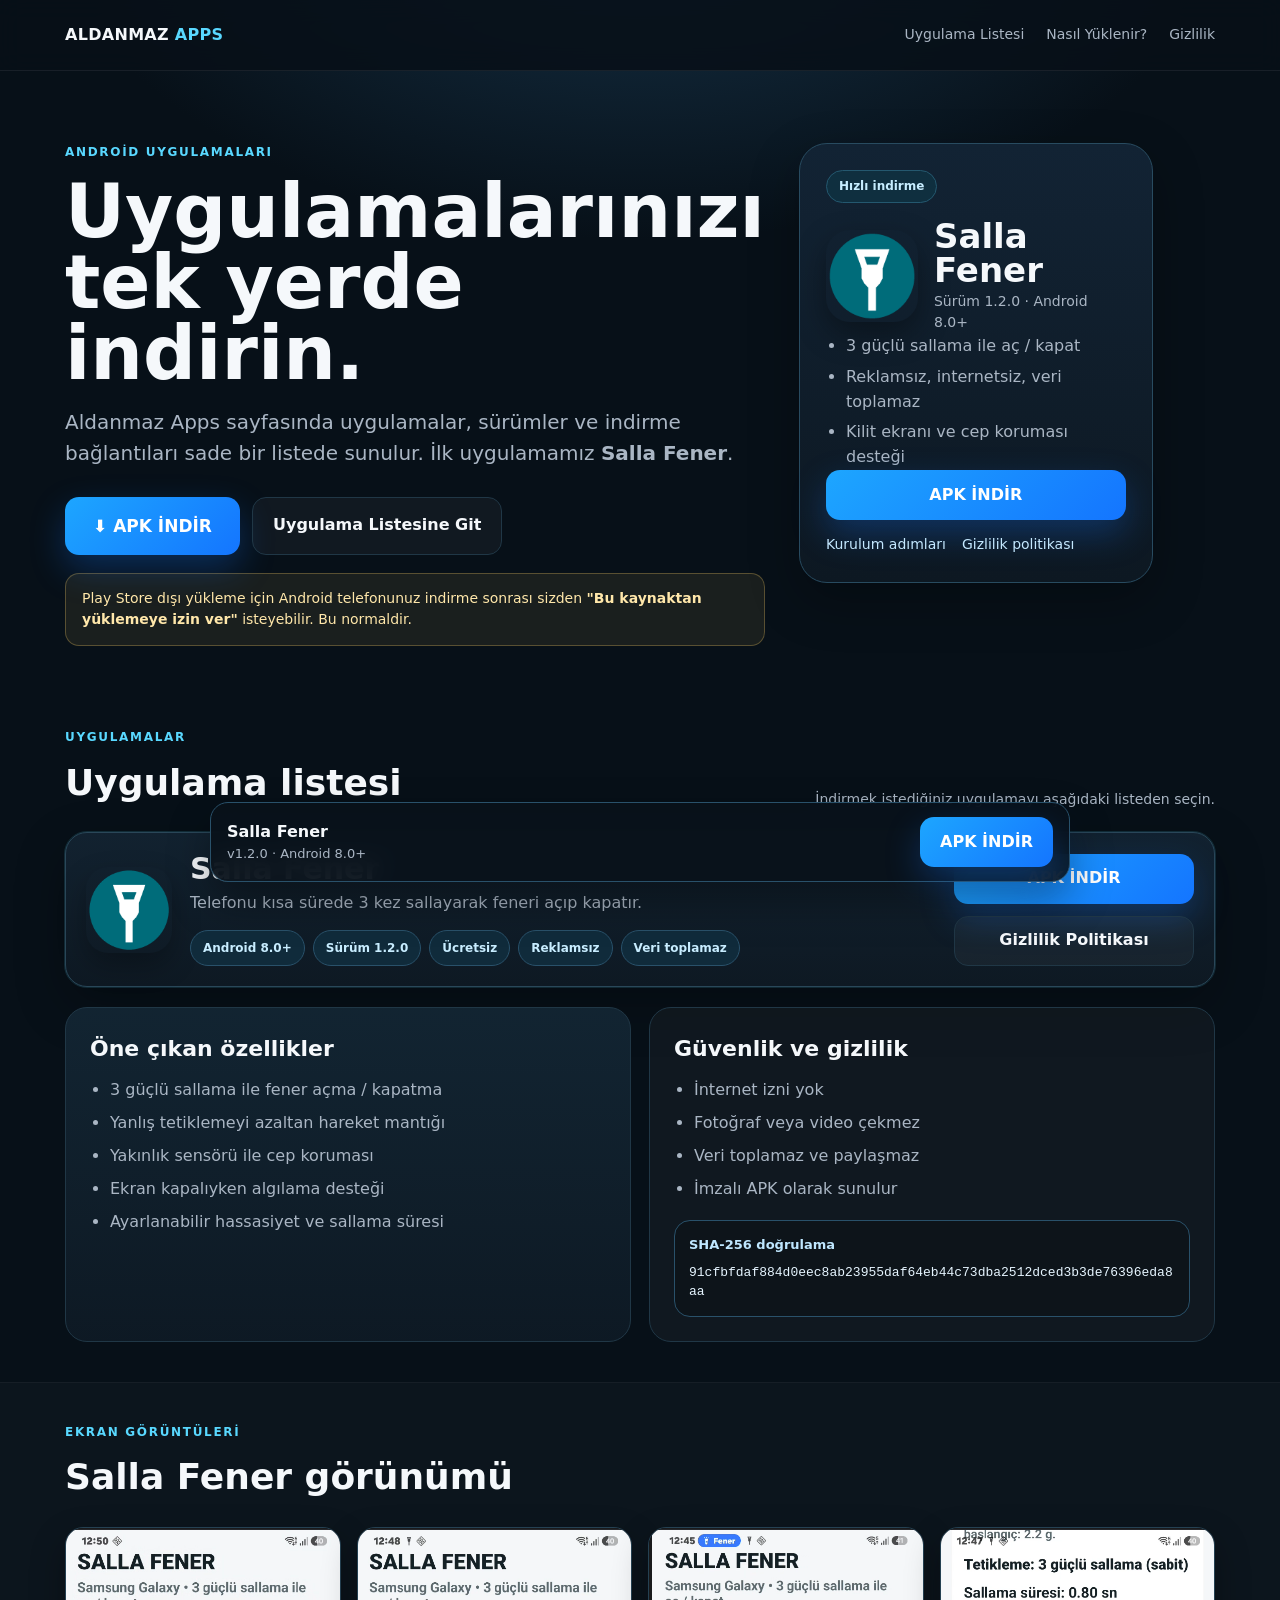
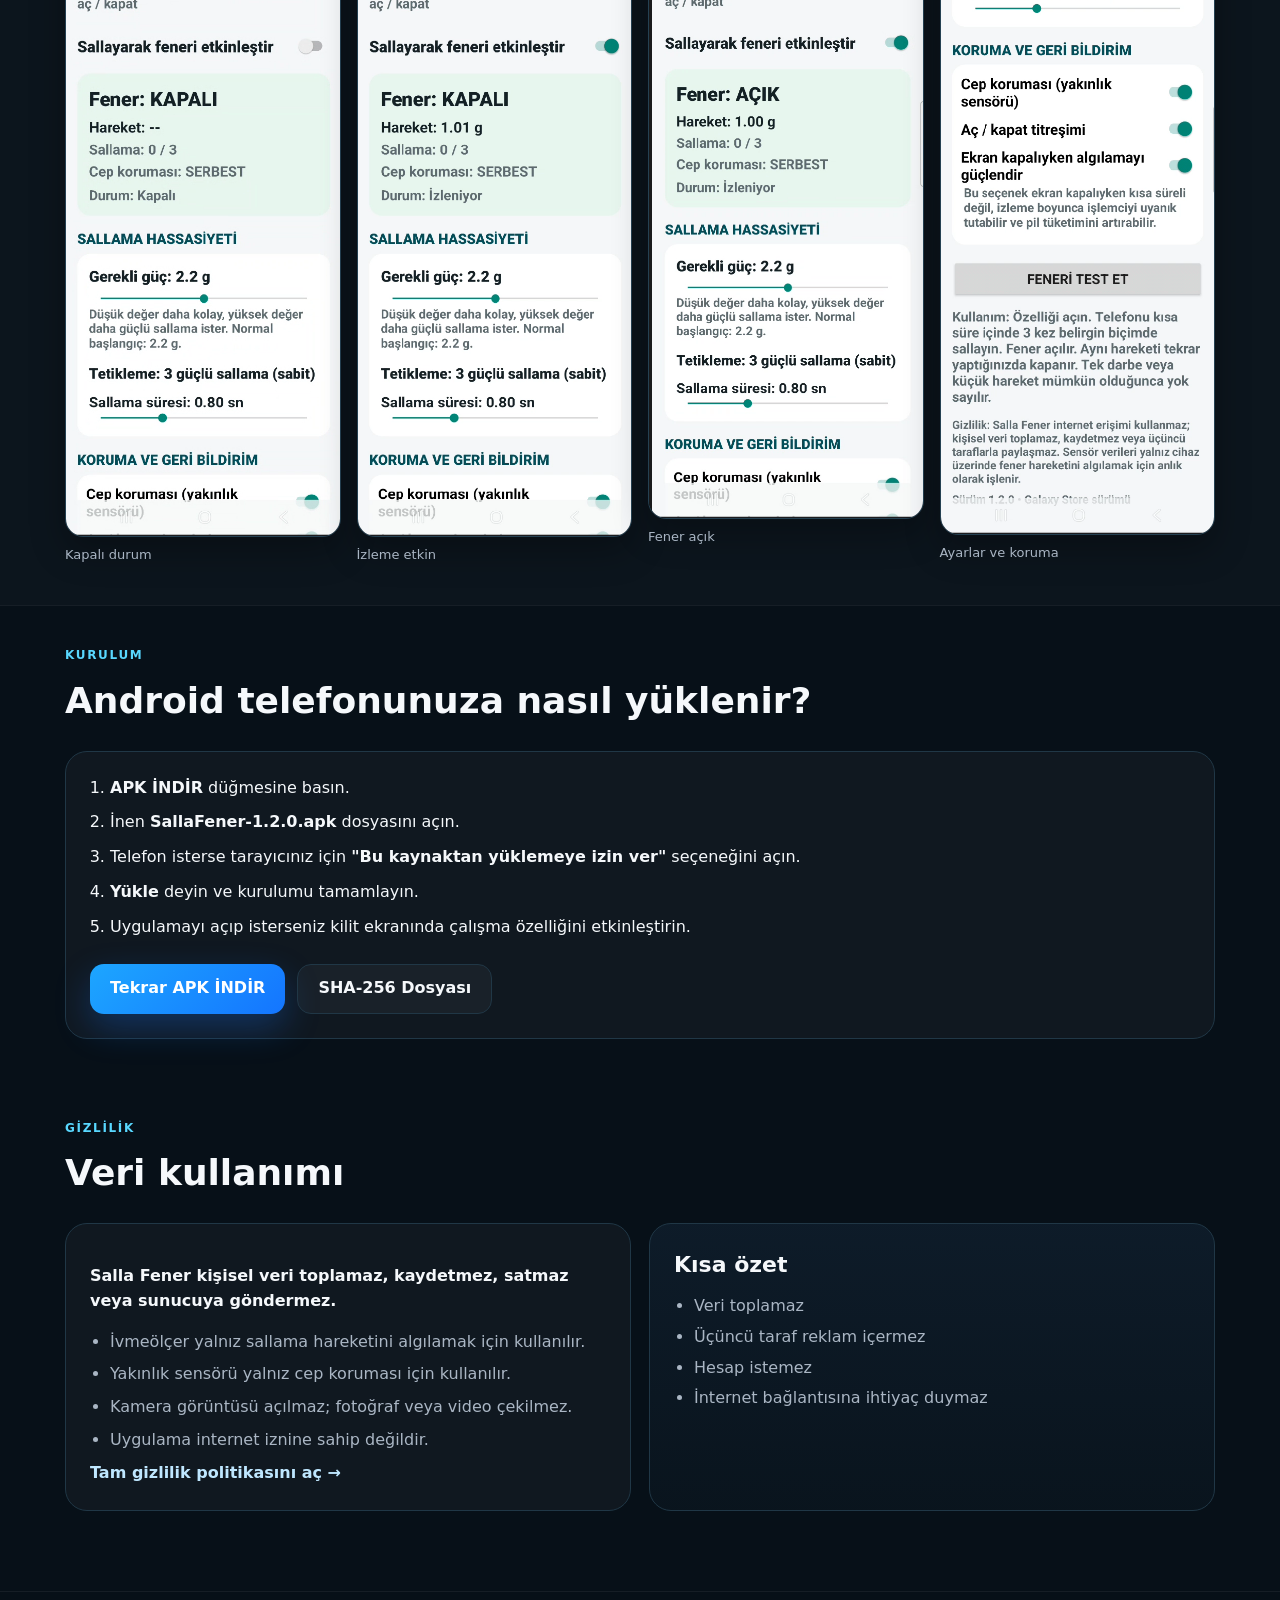
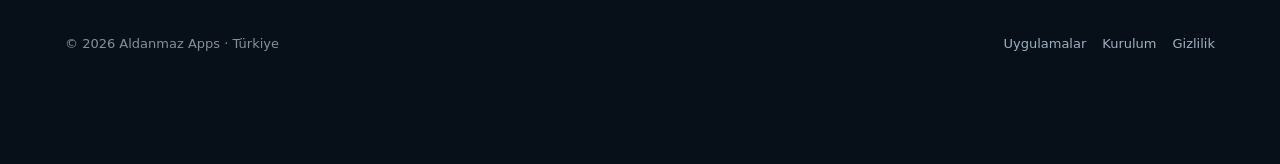
==== index.html @ d957a2ec "Add files via upload" ====
<!doctype html>
<html lang="tr">
<head>
  <meta charset="utf-8">
  <meta name="viewport" content="width=device-width,initial-scale=1">
  <meta name="description" content="Aldanmaz Apps - Android uygulamaları. Salla Fener: 3 güçlü sallama ile feneri açıp kapat.">
  <title>Aldanmaz Apps</title>
  <link rel="icon" href="icon.png">
  <link rel="stylesheet" href="styles.css">
</head>
<body>
<header class="topbar">
  <div class="wrap nav">
    <a class="brand" href="#ust">ALDANMAZ <span>APPS</span></a>
    <nav class="links">
      <a href="#uygulama-listesi">Uygulama Listesi</a>
      <a href="#kurulum">Nasıl Yüklenir?</a>
      <a href="#gizlilik">Gizlilik</a>
    </nav>
  </div>
</header>

<main id="ust">
  <section class="hero">
    <div class="wrap hero-grid">
      <div>
        <div class="eyebrow">Android uygulamaları</div>
        <h1>Uygulamalarınızı <br>tek yerde indirin.</h1>
        <p>Aldanmaz Apps sayfasında uygulamalar, sürümler ve indirme bağlantıları sade bir listede sunulur. İlk uygulamamız <strong>Salla Fener</strong>.</p>
        <div class="actions">
          <a class="btn primary big" href="SallaFener-1.2.0.apk" download>⬇ APK İNDİR</a>
          <a class="btn secondary" href="#uygulama-listesi">Uygulama Listesine Git</a>
        </div>
        <div class="hero-note">Play Store dışı yükleme için Android telefonunuz indirme sonrası sizden <strong>"Bu kaynaktan yüklemeye izin ver"</strong> isteyebilir. Bu normaldir.</div>
      </div>

      <aside class="download-panel">
        <div class="panel-label">Hızlı indirme</div>
        <div class="panel-app">
          <img class="app-icon" src="icon.png" alt="Salla Fener ikonu">
          <div>
            <h2>Salla Fener</h2>
            <div class="meta">Sürüm 1.2.0 · Android 8.0+</div>
          </div>
        </div>
        <ul class="bullet-list compact">
          <li>3 güçlü sallama ile aç / kapat</li>
          <li>Reklamsız, internetsiz, veri toplamaz</li>
          <li>Kilit ekranı ve cep koruması desteği</li>
        </ul>
        <a class="btn primary full" href="SallaFener-1.2.0.apk" download>APK İNDİR</a>
        <div class="mini-links">
          <a href="#kurulum">Kurulum adımları</a>
          <a href="gizlilik.html">Gizlilik politikası</a>
        </div>
      </aside>
    </div>
  </section>

  <section id="uygulama-listesi" class="section">
    <div class="wrap">
      <div class="section-head">
        <div>
          <div class="eyebrow">Uygulamalar</div>
          <h2>Uygulama listesi</h2>
        </div>
        <div class="section-note">İndirmek istediğiniz uygulamayı aşağıdaki listeden seçin.</div>
      </div>

      <div class="app-list">
        <article class="app-row featured">
          <div class="app-main">
            <img class="row-icon" src="icon.png" alt="Salla Fener">
            <div class="row-copy">
              <div class="row-title">Salla Fener</div>
              <div class="row-sub">Telefonu kısa sürede 3 kez sallayarak feneri açıp kapatır.</div>
              <div class="tags">
                <span>Android 8.0+</span>
                <span>Sürüm 1.2.0</span>
                <span>Ücretsiz</span>
                <span>Reklamsız</span>
                <span>Veri toplamaz</span>
              </div>
            </div>
          </div>
          <div class="app-side">
            <a class="btn primary full" href="SallaFener-1.2.0.apk" download>APK İNDİR</a>
            <a class="btn secondary full" href="gizlilik.html">Gizlilik Politikası</a>
          </div>
        </article>
      </div>

      <div class="info-grid">
        <div class="info-card strong">
          <h3>Öne çıkan özellikler</h3>
          <ul class="bullet-list">
            <li>3 güçlü sallama ile fener açma / kapatma</li>
            <li>Yanlış tetiklemeyi azaltan hareket mantığı</li>
            <li>Yakınlık sensörü ile cep koruması</li>
            <li>Ekran kapalıyken algılama desteği</li>
            <li>Ayarlanabilir hassasiyet ve sallama süresi</li>
          </ul>
        </div>
        <div class="info-card">
          <h3>Güvenlik ve gizlilik</h3>
          <ul class="bullet-list">
            <li>İnternet izni yok</li>
            <li>Fotoğraf veya video çekmez</li>
            <li>Veri toplamaz ve paylaşmaz</li>
            <li>İmzalı APK olarak sunulur</li>
          </ul>
          <div class="sha-box">
            <div class="sha-title">SHA-256 doğrulama</div>
            <code>91cfbfdaf884d0eec8ab23955daf64eb44c73dba2512dced3b3de76396eda8aa</code>
          </div>
        </div>
      </div>
    </div>
  </section>

  <section class="section alt">
    <div class="wrap">
      <div class="section-head">
        <div>
          <div class="eyebrow">Ekran görüntüleri</div>
          <h2>Salla Fener görünümü</h2>
        </div>
      </div>
      <div class="shots">
        <figure><img src="shot1.png" alt="Salla Fener kapalı ekranı"><figcaption>Kapalı durum</figcaption></figure>
        <figure><img src="shot2.png" alt="Salla Fener izleme ekranı"><figcaption>İzleme etkin</figcaption></figure>
        <figure><img src="shot3.png" alt="Salla Fener açık ekranı"><figcaption>Fener açık</figcaption></figure>
        <figure><img src="shot4.png" alt="Salla Fener ayarları"><figcaption>Ayarlar ve koruma</figcaption></figure>
      </div>
    </div>
  </section>

  <section id="kurulum" class="section">
    <div class="wrap">
      <div class="section-head">
        <div>
          <div class="eyebrow">Kurulum</div>
          <h2>Android telefonunuza nasıl yüklenir?</h2>
        </div>
      </div>
      <div class="steps-card">
        <ol class="steps">
          <li><strong>APK İNDİR</strong> düğmesine basın.</li>
          <li>İnen <strong>SallaFener-1.2.0.apk</strong> dosyasını açın.</li>
          <li>Telefon isterse tarayıcınız için <strong>"Bu kaynaktan yüklemeye izin ver"</strong> seçeneğini açın.</li>
          <li><strong>Yükle</strong> deyin ve kurulumu tamamlayın.</li>
          <li>Uygulamayı açıp isterseniz kilit ekranında çalışma özelliğini etkinleştirin.</li>
        </ol>
        <div class="install-actions">
          <a class="btn primary" href="SallaFener-1.2.0.apk" download>Tekrar APK İNDİR</a>
          <a class="btn secondary" href="SallaFener-1.2.0-SHA256.txt">SHA-256 Dosyası</a>
        </div>
      </div>
    </div>
  </section>

  <section id="gizlilik" class="section">
    <div class="wrap">
      <div class="section-head">
        <div>
          <div class="eyebrow">Gizlilik</div>
          <h2>Veri kullanımı</h2>
        </div>
      </div>
      <div class="privacy-grid">
        <div class="privacy-card">
          <p><strong>Salla Fener kişisel veri toplamaz, kaydetmez, satmaz veya sunucuya göndermez.</strong></p>
          <ul class="bullet-list">
            <li>İvmeölçer yalnız sallama hareketini algılamak için kullanılır.</li>
            <li>Yakınlık sensörü yalnız cep koruması için kullanılır.</li>
            <li>Kamera görüntüsü açılmaz; fotoğraf veya video çekilmez.</li>
            <li>Uygulama internet iznine sahip değildir.</li>
          </ul>
          <a class="text-link" href="gizlilik.html">Tam gizlilik politikasını aç →</a>
        </div>
        <div class="privacy-card soft">
          <h3>Kısa özet</h3>
          <ul class="bullet-list compact">
            <li>Veri toplamaz</li>
            <li>Üçüncü taraf reklam içermez</li>
            <li>Hesap istemez</li>
            <li>İnternet bağlantısına ihtiyaç duymaz</li>
          </ul>
        </div>
      </div>
    </div>
  </section>
</main>

<div class="sticky-download">
  <div>
    <strong>Salla Fener</strong>
    <span>v1.2.0 · Android 8.0+</span>
  </div>
  <a class="btn primary" href="SallaFener-1.2.0.apk" download>APK İNDİR</a>
</div>

<footer>
  <div class="wrap footer-wrap">
    <div>© 2026 Aldanmaz Apps · Türkiye</div>
    <div class="footer-links"><a href="#uygulama-listesi">Uygulamalar</a><a href="#kurulum">Kurulum</a><a href="#gizlilik">Gizlilik</a></div>
  </div>
</footer>
</body>
</html>
---- styles.css ----
:root{
  --bg:#071018;
  --bg2:#0b1721;
  --panel:#0f1d29;
  --panel2:#132634;
  --text:#f5f8fb;
  --muted:#aab6c4;
  --accent:#1da6ff;
  --accent-2:#59d8ff;
  --line:#203746;
  --line2:#2a4759;
  --ok:#43d086;
  --warn:#ffd167;
  --shadow:0 18px 50px rgba(0,0,0,.28);
}
*{box-sizing:border-box}
html{scroll-behavior:smooth}
body{margin:0;font-family:Inter,system-ui,-apple-system,Segoe UI,Roboto,Arial,sans-serif;background:radial-gradient(1000px 600px at 50% -120px,#17354c 0,var(--bg) 60%);color:var(--text);line-height:1.55}
a{color:inherit;text-decoration:none}
img{max-width:100%}
.wrap{width:min(1150px,92vw);margin:auto}
.topbar{position:sticky;top:0;z-index:30;background:rgba(7,16,24,.86);backdrop-filter:blur(12px);border-bottom:1px solid rgba(255,255,255,.07)}
.nav{height:70px;display:flex;align-items:center;justify-content:space-between;gap:24px}
.brand{font-weight:800;letter-spacing:.3px}
.brand span{color:var(--accent-2)}
.links{display:flex;gap:22px;flex-wrap:wrap}
.links a{font-size:14px;color:var(--muted)}
.hero{padding:72px 0 42px}
.hero-grid{display:grid;grid-template-columns:1.15fr .85fr;gap:34px;align-items:start}
.eyebrow{color:var(--accent-2);font-weight:700;text-transform:uppercase;letter-spacing:.14em;font-size:12px}
.hero h1{font-size:clamp(40px,8vw,74px);line-height:.96;margin:14px 0 18px}
.hero p{font-size:20px;color:var(--muted);max-width:720px;margin:0}
.hero-note{margin-top:18px;padding:14px 16px;background:rgba(255,209,103,.08);border:1px solid rgba(255,209,103,.28);border-radius:14px;color:#ffe7aa;font-size:14px;max-width:720px}
.actions{display:flex;flex-wrap:wrap;gap:12px;margin-top:28px}
.btn{display:inline-flex;align-items:center;justify-content:center;min-height:50px;padding:0 20px;border-radius:14px;font-weight:800;border:1px solid var(--line);transition:.18s ease}
.btn:hover{transform:translateY(-1px)}
.btn.primary{background:linear-gradient(135deg,var(--accent),#1475ff);border:0;color:white;box-shadow:0 14px 35px rgba(20,117,255,.28)}
.btn.secondary{background:rgba(255,255,255,.04);color:var(--text)}
.btn.big{min-height:58px;font-size:17px;padding:0 28px}
.btn.full{width:100%}
.download-panel{background:linear-gradient(180deg,#122334,#0d1822);border:1px solid #284b60;border-radius:28px;padding:26px;box-shadow:var(--shadow);position:sticky;top:92px}
.panel-label{display:inline-flex;padding:6px 12px;border-radius:999px;background:#0f2f3f;border:1px solid #24586f;color:#c6edff;font-size:12px;font-weight:700;margin-bottom:16px}
.panel-app{display:flex;gap:16px;align-items:center}
.app-icon{width:92px;height:92px;border-radius:24px;box-shadow:0 12px 30px rgba(0,0,0,.35)}
.download-panel h2{margin:0 0 4px;font-size:34px;line-height:1}
.meta{color:var(--muted);font-size:14px}
.mini-links{display:flex;flex-wrap:wrap;gap:16px;margin-top:14px}
.mini-links a{font-size:14px;color:#c4e8ff}
.section{padding:40px 0}
.section.alt{background:rgba(255,255,255,.02);border-top:1px solid rgba(255,255,255,.04);border-bottom:1px solid rgba(255,255,255,.04)}
.section-head{display:flex;justify-content:space-between;align-items:end;gap:20px;margin-bottom:22px}
.section h2{font-size:36px;margin:8px 0 0}
.section-note{color:var(--muted);font-size:14px}
.app-list{display:flex;flex-direction:column;gap:14px}
.app-row{display:grid;grid-template-columns:minmax(0,1fr) 240px;gap:18px;align-items:center;padding:20px;border-radius:22px;border:1px solid var(--line2);background:linear-gradient(180deg,#122230,#0e1923);box-shadow:var(--shadow)}
.app-row.featured{outline:1px solid rgba(89,216,255,.14)}
.app-main{display:flex;gap:18px;align-items:center;min-width:0}
.row-icon{width:86px;height:86px;border-radius:22px;flex:0 0 auto;box-shadow:0 12px 28px rgba(0,0,0,.28)}
.row-copy{min-width:0}
.row-title{font-size:30px;font-weight:800;line-height:1.05}
.row-sub{color:var(--muted);margin-top:6px;font-size:16px}
.tags{display:flex;flex-wrap:wrap;gap:8px;margin-top:14px}
.tags span{padding:8px 12px;border-radius:999px;background:#102b3b;border:1px solid #29516a;color:#c8edff;font-size:12px;font-weight:700}
.app-side{display:flex;flex-direction:column;gap:12px}
.info-grid,.privacy-grid{display:grid;grid-template-columns:1fr 1fr;gap:18px;margin-top:20px}
.info-card,.privacy-card,.steps-card{background:rgba(255,255,255,.035);border:1px solid var(--line);border-radius:22px;padding:24px}
.info-card.strong{background:linear-gradient(180deg,rgba(19,38,52,.92),rgba(14,26,37,.92))}
.info-card h3,.privacy-card h3{margin:0 0 12px;font-size:22px}
.bullet-list{margin:0;padding-left:20px;color:var(--muted)}
.bullet-list li+li{margin-top:8px}
.bullet-list.compact li+li{margin-top:6px}
.sha-box{margin-top:18px;padding:14px;border-radius:16px;background:rgba(0,0,0,.18);border:1px solid #29516a}
.sha-title{font-size:13px;font-weight:700;color:#bfe7ff;margin-bottom:8px}
.sha-box code{display:block;font-size:13px;line-height:1.5;color:#e6f5ff;word-break:break-all}
.shots{display:grid;grid-template-columns:repeat(4,1fr);gap:16px}
.shots figure{margin:0}
.shots img{width:100%;display:block;border-radius:18px;border:1px solid #254152;box-shadow:0 14px 35px rgba(0,0,0,.3)}
.shots figcaption{color:var(--muted);font-size:13px;margin-top:8px}
.steps{margin:0;padding-left:20px;color:var(--text)}
.steps li+li{margin-top:10px}
.install-actions{display:flex;flex-wrap:wrap;gap:12px;margin-top:24px}
.text-link{display:inline-block;margin-top:8px;color:#bfe7ff;font-weight:700}
.privacy-card.soft{background:linear-gradient(180deg,rgba(18,35,52,.6),rgba(11,23,33,.6))}
.sticky-download{position:fixed;right:18px;bottom:18px;left:18px;max-width:860px;margin:0 auto;background:rgba(9,18,27,.92);backdrop-filter:blur(12px);border:1px solid #29516a;border-radius:18px;padding:14px 16px;display:flex;align-items:center;justify-content:space-between;gap:16px;z-index:25;box-shadow:0 20px 40px rgba(0,0,0,.35)}
.sticky-download strong{display:block;font-size:16px}
.sticky-download span{display:block;color:var(--muted);font-size:13px}
footer{padding:42px 0 110px;color:#82909c;font-size:13px;border-top:1px solid rgba(255,255,255,.06);margin-top:40px}
.footer-wrap{display:flex;align-items:center;justify-content:space-between;gap:16px}
.footer-links{display:flex;gap:16px;flex-wrap:wrap}
.footer-links a{color:#9eb0bf}

@media(max-width:980px){
  .hero-grid{grid-template-columns:1fr}
  .download-panel{position:static}
  .app-row{grid-template-columns:1fr}
  .app-side{flex-direction:row}
  .app-side .btn{width:auto;flex:1}
  .info-grid,.privacy-grid{grid-template-columns:1fr}
  .shots{grid-template-columns:1fr 1fr}
}
@media(max-width:700px){
  .links{display:none}
  .hero{padding-top:48px}
  .section-head{align-items:start;flex-direction:column}
  .section h2{font-size:30px}
  .download-panel h2,.row-title{font-size:26px}
  .hero p{font-size:18px}
  .app-main{align-items:flex-start}
}
@media(max-width:560px){
  .wrap{width:min(94vw,1150px)}
  .actions,.install-actions{flex-direction:column}
  .btn,.btn.big{width:100%}
  .app-main{flex-direction:column;align-items:flex-start}
  .app-side{flex-direction:column}
  .shots{grid-template-columns:1fr 1fr;gap:10px}
  .sticky-download{left:10px;right:10px;bottom:10px;flex-direction:column;align-items:stretch}
  .sticky-download .btn{width:100%}
  footer{padding-bottom:150px}
}
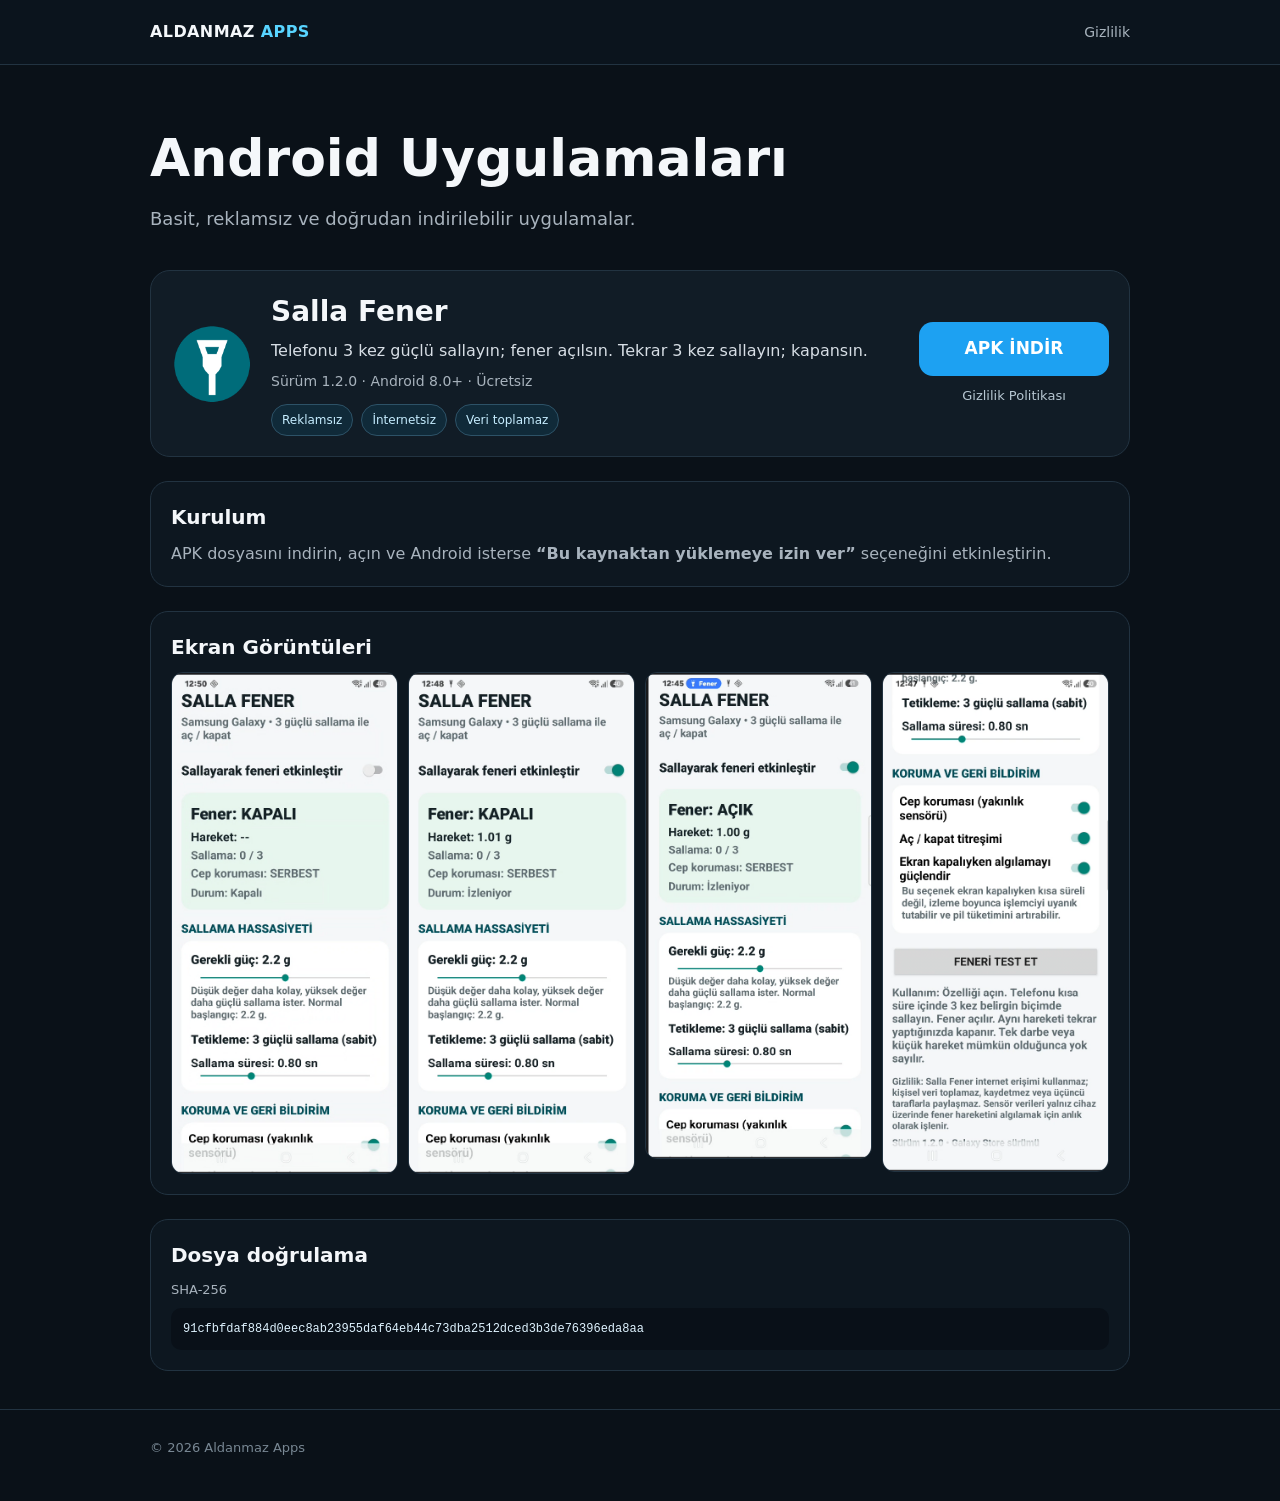
==== commit b2fb4935: "Add files via upload" ====
--- a/index.html
+++ b/index.html
@@ -3,208 +3,69 @@
 <head>
   <meta charset="utf-8">
   <meta name="viewport" content="width=device-width,initial-scale=1">
-  <meta name="description" content="Aldanmaz Apps - Android uygulamaları. Salla Fener: 3 güçlü sallama ile feneri açıp kapat.">
+  <meta name="description" content="Aldanmaz Apps - Android uygulamalarını doğrudan APK olarak indirin.">
   <title>Aldanmaz Apps</title>
   <link rel="icon" href="icon.png">
   <link rel="stylesheet" href="styles.css">
 </head>
 <body>
 <header class="topbar">
-  <div class="wrap nav">
-    <a class="brand" href="#ust">ALDANMAZ <span>APPS</span></a>
-    <nav class="links">
-      <a href="#uygulama-listesi">Uygulama Listesi</a>
-      <a href="#kurulum">Nasıl Yüklenir?</a>
-      <a href="#gizlilik">Gizlilik</a>
-    </nav>
+  <div class="wrap topbar-inner">
+    <div class="brand">ALDANMAZ <span>APPS</span></div>
+    <a class="privacy-link" href="gizlilik.html">Gizlilik</a>
   </div>
 </header>
 
-<main id="ust">
-  <section class="hero">
-    <div class="wrap hero-grid">
-      <div>
-        <div class="eyebrow">Android uygulamaları</div>
-        <h1>Uygulamalarınızı <br>tek yerde indirin.</h1>
-        <p>Aldanmaz Apps sayfasında uygulamalar, sürümler ve indirme bağlantıları sade bir listede sunulur. İlk uygulamamız <strong>Salla Fener</strong>.</p>
-        <div class="actions">
-          <a class="btn primary big" href="SallaFener-1.2.0.apk" download>⬇ APK İNDİR</a>
-          <a class="btn secondary" href="#uygulama-listesi">Uygulama Listesine Git</a>
+<main class="wrap">
+  <section class="intro">
+    <h1>Android Uygulamaları</h1>
+    <p>Basit, reklamsız ve doğrudan indirilebilir uygulamalar.</p>
+  </section>
+
+  <section class="app-list" aria-label="Uygulama listesi">
+    <article class="app-item">
+      <img class="icon" src="icon.png" alt="Salla Fener">
+      <div class="app-info">
+        <h2>Salla Fener</h2>
+        <p>Telefonu 3 kez güçlü sallayın; fener açılsın. Tekrar 3 kez sallayın; kapansın.</p>
+        <div class="meta">Sürüm 1.2.0 · Android 8.0+ · Ücretsiz</div>
+        <div class="badges">
+          <span>Reklamsız</span>
+          <span>İnternetsiz</span>
+          <span>Veri toplamaz</span>
         </div>
-        <div class="hero-note">Play Store dışı yükleme için Android telefonunuz indirme sonrası sizden <strong>"Bu kaynaktan yüklemeye izin ver"</strong> isteyebilir. Bu normaldir.</div>
       </div>
+      <div class="download-box">
+        <a class="download-btn" href="SallaFener-1.2.0.apk" download>APK İNDİR</a>
+        <a class="small-link" href="gizlilik.html">Gizlilik Politikası</a>
+      </div>
+    </article>
+  </section>
 
-      <aside class="download-panel">
-        <div class="panel-label">Hızlı indirme</div>
-        <div class="panel-app">
-          <img class="app-icon" src="icon.png" alt="Salla Fener ikonu">
-          <div>
-            <h2>Salla Fener</h2>
-            <div class="meta">Sürüm 1.2.0 · Android 8.0+</div>
-          </div>
-        </div>
-        <ul class="bullet-list compact">
-          <li>3 güçlü sallama ile aç / kapat</li>
-          <li>Reklamsız, internetsiz, veri toplamaz</li>
-          <li>Kilit ekranı ve cep koruması desteği</li>
-        </ul>
-        <a class="btn primary full" href="SallaFener-1.2.0.apk" download>APK İNDİR</a>
-        <div class="mini-links">
-          <a href="#kurulum">Kurulum adımları</a>
-          <a href="gizlilik.html">Gizlilik politikası</a>
-        </div>
-      </aside>
+  <section class="quick-info">
+    <h3>Kurulum</h3>
+    <p>APK dosyasını indirin, açın ve Android isterse <strong>“Bu kaynaktan yüklemeye izin ver”</strong> seçeneğini etkinleştirin.</p>
+  </section>
+
+  <section class="shots-section">
+    <h3>Ekran Görüntüleri</h3>
+    <div class="shots">
+      <img src="shot1.png" alt="Salla Fener kapalı">
+      <img src="shot2.png" alt="Salla Fener izleme açık">
+      <img src="shot3.png" alt="Salla Fener fener açık">
+      <img src="shot4.png" alt="Salla Fener ayarlar">
     </div>
   </section>
 
-  <section id="uygulama-listesi" class="section">
-    <div class="wrap">
-      <div class="section-head">
-        <div>
-          <div class="eyebrow">Uygulamalar</div>
-          <h2>Uygulama listesi</h2>
-        </div>
-        <div class="section-note">İndirmek istediğiniz uygulamayı aşağıdaki listeden seçin.</div>
-      </div>
-
-      <div class="app-list">
-        <article class="app-row featured">
-          <div class="app-main">
-            <img class="row-icon" src="icon.png" alt="Salla Fener">
-            <div class="row-copy">
-              <div class="row-title">Salla Fener</div>
-              <div class="row-sub">Telefonu kısa sürede 3 kez sallayarak feneri açıp kapatır.</div>
-              <div class="tags">
-                <span>Android 8.0+</span>
-                <span>Sürüm 1.2.0</span>
-                <span>Ücretsiz</span>
-                <span>Reklamsız</span>
-                <span>Veri toplamaz</span>
-              </div>
-            </div>
-          </div>
-          <div class="app-side">
-            <a class="btn primary full" href="SallaFener-1.2.0.apk" download>APK İNDİR</a>
-            <a class="btn secondary full" href="gizlilik.html">Gizlilik Politikası</a>
-          </div>
-        </article>
-      </div>
-
-      <div class="info-grid">
-        <div class="info-card strong">
-          <h3>Öne çıkan özellikler</h3>
-          <ul class="bullet-list">
-            <li>3 güçlü sallama ile fener açma / kapatma</li>
-            <li>Yanlış tetiklemeyi azaltan hareket mantığı</li>
-            <li>Yakınlık sensörü ile cep koruması</li>
-            <li>Ekran kapalıyken algılama desteği</li>
-            <li>Ayarlanabilir hassasiyet ve sallama süresi</li>
-          </ul>
-        </div>
-        <div class="info-card">
-          <h3>Güvenlik ve gizlilik</h3>
-          <ul class="bullet-list">
-            <li>İnternet izni yok</li>
-            <li>Fotoğraf veya video çekmez</li>
-            <li>Veri toplamaz ve paylaşmaz</li>
-            <li>İmzalı APK olarak sunulur</li>
-          </ul>
-          <div class="sha-box">
-            <div class="sha-title">SHA-256 doğrulama</div>
-            <code>91cfbfdaf884d0eec8ab23955daf64eb44c73dba2512dced3b3de76396eda8aa</code>
-          </div>
-        </div>
-      </div>
-    </div>
-  </section>
-
-  <section class="section alt">
-    <div class="wrap">
-      <div class="section-head">
-        <div>
-          <div class="eyebrow">Ekran görüntüleri</div>
-          <h2>Salla Fener görünümü</h2>
-        </div>
-      </div>
-      <div class="shots">
-        <figure><img src="shot1.png" alt="Salla Fener kapalı ekranı"><figcaption>Kapalı durum</figcaption></figure>
-        <figure><img src="shot2.png" alt="Salla Fener izleme ekranı"><figcaption>İzleme etkin</figcaption></figure>
-        <figure><img src="shot3.png" alt="Salla Fener açık ekranı"><figcaption>Fener açık</figcaption></figure>
-        <figure><img src="shot4.png" alt="Salla Fener ayarları"><figcaption>Ayarlar ve koruma</figcaption></figure>
-      </div>
-    </div>
-  </section>
-
-  <section id="kurulum" class="section">
-    <div class="wrap">
-      <div class="section-head">
-        <div>
-          <div class="eyebrow">Kurulum</div>
-          <h2>Android telefonunuza nasıl yüklenir?</h2>
-        </div>
-      </div>
-      <div class="steps-card">
-        <ol class="steps">
-          <li><strong>APK İNDİR</strong> düğmesine basın.</li>
-          <li>İnen <strong>SallaFener-1.2.0.apk</strong> dosyasını açın.</li>
-          <li>Telefon isterse tarayıcınız için <strong>"Bu kaynaktan yüklemeye izin ver"</strong> seçeneğini açın.</li>
-          <li><strong>Yükle</strong> deyin ve kurulumu tamamlayın.</li>
-          <li>Uygulamayı açıp isterseniz kilit ekranında çalışma özelliğini etkinleştirin.</li>
-        </ol>
-        <div class="install-actions">
-          <a class="btn primary" href="SallaFener-1.2.0.apk" download>Tekrar APK İNDİR</a>
-          <a class="btn secondary" href="SallaFener-1.2.0-SHA256.txt">SHA-256 Dosyası</a>
-        </div>
-      </div>
-    </div>
-  </section>
-
-  <section id="gizlilik" class="section">
-    <div class="wrap">
-      <div class="section-head">
-        <div>
-          <div class="eyebrow">Gizlilik</div>
-          <h2>Veri kullanımı</h2>
-        </div>
-      </div>
-      <div class="privacy-grid">
-        <div class="privacy-card">
-          <p><strong>Salla Fener kişisel veri toplamaz, kaydetmez, satmaz veya sunucuya göndermez.</strong></p>
-          <ul class="bullet-list">
-            <li>İvmeölçer yalnız sallama hareketini algılamak için kullanılır.</li>
-            <li>Yakınlık sensörü yalnız cep koruması için kullanılır.</li>
-            <li>Kamera görüntüsü açılmaz; fotoğraf veya video çekilmez.</li>
-            <li>Uygulama internet iznine sahip değildir.</li>
-          </ul>
-          <a class="text-link" href="gizlilik.html">Tam gizlilik politikasını aç →</a>
-        </div>
-        <div class="privacy-card soft">
-          <h3>Kısa özet</h3>
-          <ul class="bullet-list compact">
-            <li>Veri toplamaz</li>
-            <li>Üçüncü taraf reklam içermez</li>
-            <li>Hesap istemez</li>
-            <li>İnternet bağlantısına ihtiyaç duymaz</li>
-          </ul>
-        </div>
-      </div>
-    </div>
+  <section class="checksum">
+    <h3>Dosya doğrulama</h3>
+    <p>SHA-256</p>
+    <code>91cfbfdaf884d0eec8ab23955daf64eb44c73dba2512dced3b3de76396eda8aa</code>
   </section>
 </main>
 
-<div class="sticky-download">
-  <div>
-    <strong>Salla Fener</strong>
-    <span>v1.2.0 · Android 8.0+</span>
-  </div>
-  <a class="btn primary" href="SallaFener-1.2.0.apk" download>APK İNDİR</a>
-</div>
-
 <footer>
-  <div class="wrap footer-wrap">
-    <div>© 2026 Aldanmaz Apps · Türkiye</div>
-    <div class="footer-links"><a href="#uygulama-listesi">Uygulamalar</a><a href="#kurulum">Kurulum</a><a href="#gizlilik">Gizlilik</a></div>
-  </div>
+  <div class="wrap">© 2026 Aldanmaz Apps</div>
 </footer>
 </body>
 </html>
--- a/styles.css
+++ b/styles.css
@@ -1,120 +1,54 @@
 :root{
-  --bg:#071018;
-  --bg2:#0b1721;
-  --panel:#0f1d29;
-  --panel2:#132634;
-  --text:#f5f8fb;
-  --muted:#aab6c4;
-  --accent:#1da6ff;
-  --accent-2:#59d8ff;
-  --line:#203746;
-  --line2:#2a4759;
-  --ok:#43d086;
-  --warn:#ffd167;
-  --shadow:0 18px 50px rgba(0,0,0,.28);
+  --bg:#0a1118;
+  --panel:#111c26;
+  --text:#f4f7fa;
+  --muted:#a8b3bd;
+  --line:#223341;
+  --accent:#1da1f2;
 }
 *{box-sizing:border-box}
 html{scroll-behavior:smooth}
-body{margin:0;font-family:Inter,system-ui,-apple-system,Segoe UI,Roboto,Arial,sans-serif;background:radial-gradient(1000px 600px at 50% -120px,#17354c 0,var(--bg) 60%);color:var(--text);line-height:1.55}
+body{margin:0;font-family:Inter,system-ui,-apple-system,Segoe UI,Roboto,Arial,sans-serif;background:var(--bg);color:var(--text);line-height:1.5}
 a{color:inherit;text-decoration:none}
-img{max-width:100%}
-.wrap{width:min(1150px,92vw);margin:auto}
-.topbar{position:sticky;top:0;z-index:30;background:rgba(7,16,24,.86);backdrop-filter:blur(12px);border-bottom:1px solid rgba(255,255,255,.07)}
-.nav{height:70px;display:flex;align-items:center;justify-content:space-between;gap:24px}
-.brand{font-weight:800;letter-spacing:.3px}
-.brand span{color:var(--accent-2)}
-.links{display:flex;gap:22px;flex-wrap:wrap}
-.links a{font-size:14px;color:var(--muted)}
-.hero{padding:72px 0 42px}
-.hero-grid{display:grid;grid-template-columns:1.15fr .85fr;gap:34px;align-items:start}
-.eyebrow{color:var(--accent-2);font-weight:700;text-transform:uppercase;letter-spacing:.14em;font-size:12px}
-.hero h1{font-size:clamp(40px,8vw,74px);line-height:.96;margin:14px 0 18px}
-.hero p{font-size:20px;color:var(--muted);max-width:720px;margin:0}
-.hero-note{margin-top:18px;padding:14px 16px;background:rgba(255,209,103,.08);border:1px solid rgba(255,209,103,.28);border-radius:14px;color:#ffe7aa;font-size:14px;max-width:720px}
-.actions{display:flex;flex-wrap:wrap;gap:12px;margin-top:28px}
-.btn{display:inline-flex;align-items:center;justify-content:center;min-height:50px;padding:0 20px;border-radius:14px;font-weight:800;border:1px solid var(--line);transition:.18s ease}
-.btn:hover{transform:translateY(-1px)}
-.btn.primary{background:linear-gradient(135deg,var(--accent),#1475ff);border:0;color:white;box-shadow:0 14px 35px rgba(20,117,255,.28)}
-.btn.secondary{background:rgba(255,255,255,.04);color:var(--text)}
-.btn.big{min-height:58px;font-size:17px;padding:0 28px}
-.btn.full{width:100%}
-.download-panel{background:linear-gradient(180deg,#122334,#0d1822);border:1px solid #284b60;border-radius:28px;padding:26px;box-shadow:var(--shadow);position:sticky;top:92px}
-.panel-label{display:inline-flex;padding:6px 12px;border-radius:999px;background:#0f2f3f;border:1px solid #24586f;color:#c6edff;font-size:12px;font-weight:700;margin-bottom:16px}
-.panel-app{display:flex;gap:16px;align-items:center}
-.app-icon{width:92px;height:92px;border-radius:24px;box-shadow:0 12px 30px rgba(0,0,0,.35)}
-.download-panel h2{margin:0 0 4px;font-size:34px;line-height:1}
-.meta{color:var(--muted);font-size:14px}
-.mini-links{display:flex;flex-wrap:wrap;gap:16px;margin-top:14px}
-.mini-links a{font-size:14px;color:#c4e8ff}
-.section{padding:40px 0}
-.section.alt{background:rgba(255,255,255,.02);border-top:1px solid rgba(255,255,255,.04);border-bottom:1px solid rgba(255,255,255,.04)}
-.section-head{display:flex;justify-content:space-between;align-items:end;gap:20px;margin-bottom:22px}
-.section h2{font-size:36px;margin:8px 0 0}
-.section-note{color:var(--muted);font-size:14px}
-.app-list{display:flex;flex-direction:column;gap:14px}
-.app-row{display:grid;grid-template-columns:minmax(0,1fr) 240px;gap:18px;align-items:center;padding:20px;border-radius:22px;border:1px solid var(--line2);background:linear-gradient(180deg,#122230,#0e1923);box-shadow:var(--shadow)}
-.app-row.featured{outline:1px solid rgba(89,216,255,.14)}
-.app-main{display:flex;gap:18px;align-items:center;min-width:0}
-.row-icon{width:86px;height:86px;border-radius:22px;flex:0 0 auto;box-shadow:0 12px 28px rgba(0,0,0,.28)}
-.row-copy{min-width:0}
-.row-title{font-size:30px;font-weight:800;line-height:1.05}
-.row-sub{color:var(--muted);margin-top:6px;font-size:16px}
-.tags{display:flex;flex-wrap:wrap;gap:8px;margin-top:14px}
-.tags span{padding:8px 12px;border-radius:999px;background:#102b3b;border:1px solid #29516a;color:#c8edff;font-size:12px;font-weight:700}
-.app-side{display:flex;flex-direction:column;gap:12px}
-.info-grid,.privacy-grid{display:grid;grid-template-columns:1fr 1fr;gap:18px;margin-top:20px}
-.info-card,.privacy-card,.steps-card{background:rgba(255,255,255,.035);border:1px solid var(--line);border-radius:22px;padding:24px}
-.info-card.strong{background:linear-gradient(180deg,rgba(19,38,52,.92),rgba(14,26,37,.92))}
-.info-card h3,.privacy-card h3{margin:0 0 12px;font-size:22px}
-.bullet-list{margin:0;padding-left:20px;color:var(--muted)}
-.bullet-list li+li{margin-top:8px}
-.bullet-list.compact li+li{margin-top:6px}
-.sha-box{margin-top:18px;padding:14px;border-radius:16px;background:rgba(0,0,0,.18);border:1px solid #29516a}
-.sha-title{font-size:13px;font-weight:700;color:#bfe7ff;margin-bottom:8px}
-.sha-box code{display:block;font-size:13px;line-height:1.5;color:#e6f5ff;word-break:break-all}
-.shots{display:grid;grid-template-columns:repeat(4,1fr);gap:16px}
-.shots figure{margin:0}
-.shots img{width:100%;display:block;border-radius:18px;border:1px solid #254152;box-shadow:0 14px 35px rgba(0,0,0,.3)}
-.shots figcaption{color:var(--muted);font-size:13px;margin-top:8px}
-.steps{margin:0;padding-left:20px;color:var(--text)}
-.steps li+li{margin-top:10px}
-.install-actions{display:flex;flex-wrap:wrap;gap:12px;margin-top:24px}
-.text-link{display:inline-block;margin-top:8px;color:#bfe7ff;font-weight:700}
-.privacy-card.soft{background:linear-gradient(180deg,rgba(18,35,52,.6),rgba(11,23,33,.6))}
-.sticky-download{position:fixed;right:18px;bottom:18px;left:18px;max-width:860px;margin:0 auto;background:rgba(9,18,27,.92);backdrop-filter:blur(12px);border:1px solid #29516a;border-radius:18px;padding:14px 16px;display:flex;align-items:center;justify-content:space-between;gap:16px;z-index:25;box-shadow:0 20px 40px rgba(0,0,0,.35)}
-.sticky-download strong{display:block;font-size:16px}
-.sticky-download span{display:block;color:var(--muted);font-size:13px}
-footer{padding:42px 0 110px;color:#82909c;font-size:13px;border-top:1px solid rgba(255,255,255,.06);margin-top:40px}
-.footer-wrap{display:flex;align-items:center;justify-content:space-between;gap:16px}
-.footer-links{display:flex;gap:16px;flex-wrap:wrap}
-.footer-links a{color:#9eb0bf}
-
-@media(max-width:980px){
-  .hero-grid{grid-template-columns:1fr}
-  .download-panel{position:static}
-  .app-row{grid-template-columns:1fr}
-  .app-side{flex-direction:row}
-  .app-side .btn{width:auto;flex:1}
-  .info-grid,.privacy-grid{grid-template-columns:1fr}
-  .shots{grid-template-columns:1fr 1fr}
+.wrap{width:min(980px,92vw);margin:auto}
+.topbar{border-bottom:1px solid var(--line);background:#0b141d;position:sticky;top:0;z-index:10}
+.topbar-inner{height:64px;display:flex;align-items:center;justify-content:space-between}
+.brand{font-weight:800;letter-spacing:.4px}.brand span{color:#58d4ff}
+.privacy-link{color:var(--muted);font-size:14px}
+.intro{padding:54px 0 28px}
+.intro h1{font-size:clamp(34px,6vw,52px);margin:0 0 8px}
+.intro p{margin:0;color:var(--muted);font-size:18px}
+.app-list{margin-top:10px}
+.app-item{display:grid;grid-template-columns:82px 1fr 190px;gap:18px;align-items:center;background:var(--panel);border:1px solid var(--line);border-radius:20px;padding:20px}
+.icon{width:82px;height:82px;border-radius:20px}
+.app-info h2{font-size:28px;margin:0 0 6px}
+.app-info p{margin:0;color:#d7dee5}
+.meta{color:var(--muted);font-size:14px;margin-top:8px}
+.badges{display:flex;gap:8px;flex-wrap:wrap;margin-top:12px}
+.badges span{font-size:12px;border:1px solid #2d5267;background:#102a39;color:#c6edff;border-radius:999px;padding:6px 10px}
+.download-box{display:flex;flex-direction:column;gap:10px}
+.download-btn{display:flex;align-items:center;justify-content:center;min-height:54px;border-radius:14px;background:var(--accent);font-weight:800;color:#fff;font-size:17px}
+.download-btn:hover{filter:brightness(1.08)}
+.small-link{text-align:center;color:#b7c7d2;font-size:13px}
+.quick-info,.shots-section,.checksum{margin-top:24px;padding:20px;background:#0d1720;border:1px solid var(--line);border-radius:18px}
+.quick-info h3,.shots-section h3,.checksum h3{margin:0 0 10px;font-size:20px}
+.quick-info p{margin:0;color:var(--muted)}
+.shots{display:grid;grid-template-columns:repeat(4,1fr);gap:10px}
+.shots img{width:100%;display:block;border-radius:12px;border:1px solid var(--line)}
+.checksum p{color:var(--muted);margin:0 0 8px;font-size:13px}
+.checksum code{display:block;word-break:break-all;color:#dff3ff;font-size:12px;background:#091018;padding:12px;border-radius:10px}
+footer{margin-top:38px;border-top:1px solid var(--line);padding:28px 0 44px;color:#788793;font-size:13px}
+@media(max-width:760px){
+  .app-item{grid-template-columns:70px 1fr}
+  .icon{width:70px;height:70px}
+  .download-box{grid-column:1/-1;flex-direction:row}
+  .download-btn{flex:1}
+  .small-link{display:flex;align-items:center;justify-content:center;padding:0 12px}
+  .shots{grid-template-columns:repeat(2,1fr)}
 }
-@media(max-width:700px){
-  .links{display:none}
-  .hero{padding-top:48px}
-  .section-head{align-items:start;flex-direction:column}
-  .section h2{font-size:30px}
-  .download-panel h2,.row-title{font-size:26px}
-  .hero p{font-size:18px}
-  .app-main{align-items:flex-start}
+@media(max-width:480px){
+  .intro{padding-top:38px}
+  .app-item{grid-template-columns:1fr;text-align:left}
+  .icon{width:76px;height:76px}
+  .download-box{flex-direction:column}
 }
-@media(max-width:560px){
-  .wrap{width:min(94vw,1150px)}
-  .actions,.install-actions{flex-direction:column}
-  .btn,.btn.big{width:100%}
-  .app-main{flex-direction:column;align-items:flex-start}
-  .app-side{flex-direction:column}
-  .shots{grid-template-columns:1fr 1fr;gap:10px}
-  .sticky-download{left:10px;right:10px;bottom:10px;flex-direction:column;align-items:stretch}
-  .sticky-download .btn{width:100%}
-  footer{padding-bottom:150px}
-}
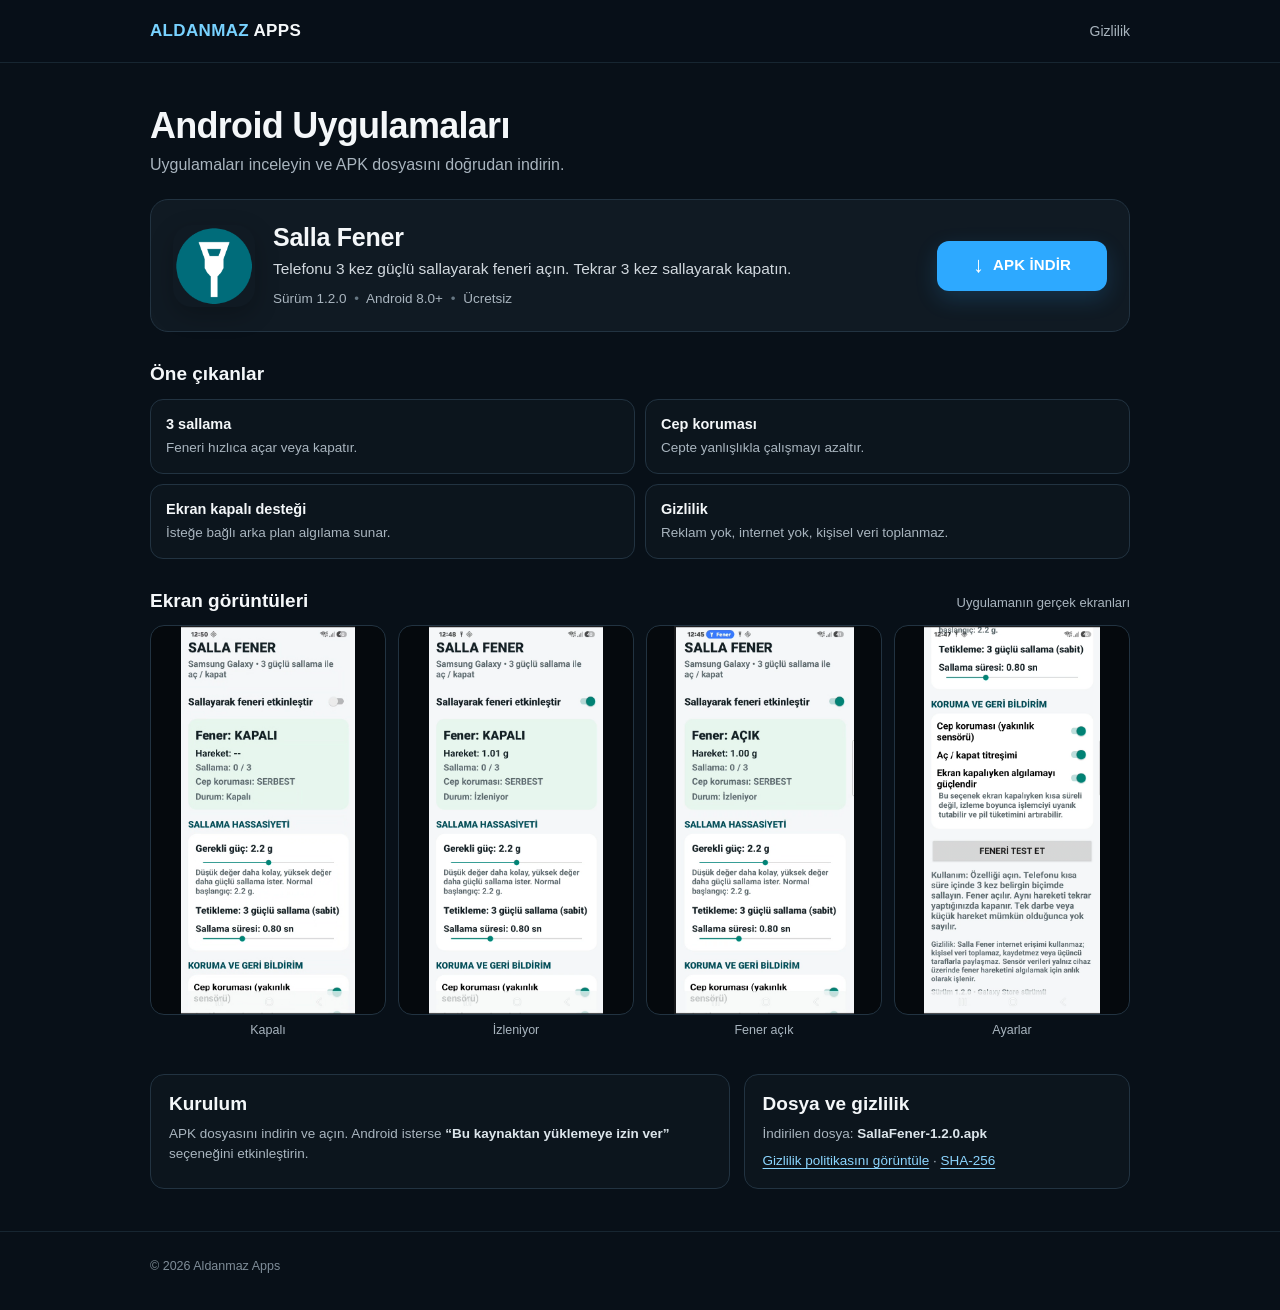
==== commit 52db8948: "Add files via upload" ====
--- a/index.html
+++ b/index.html
@@ -3,69 +3,83 @@
 <head>
   <meta charset="utf-8">
   <meta name="viewport" content="width=device-width,initial-scale=1">
-  <meta name="description" content="Aldanmaz Apps - Android uygulamalarını doğrudan APK olarak indirin.">
+  <meta name="description" content="Aldanmaz Apps - Android uygulamaları ve doğrudan APK indirme.">
   <title>Aldanmaz Apps</title>
   <link rel="icon" href="icon.png">
   <link rel="stylesheet" href="styles.css">
 </head>
 <body>
-<header class="topbar">
-  <div class="wrap topbar-inner">
-    <div class="brand">ALDANMAZ <span>APPS</span></div>
-    <a class="privacy-link" href="gizlilik.html">Gizlilik</a>
-  </div>
-</header>
+  <header class="site-header">
+    <div class="container header-inner">
+      <a class="brand" href="./" aria-label="Aldanmaz Apps ana sayfa">
+        <span>ALDANMAZ</span> APPS
+      </a>
+      <a class="header-link" href="gizlilik.html">Gizlilik</a>
+    </div>
+  </header>
 
-<main class="wrap">
-  <section class="intro">
-    <h1>Android Uygulamaları</h1>
-    <p>Basit, reklamsız ve doğrudan indirilebilir uygulamalar.</p>
-  </section>
+  <main class="container">
+    <section class="page-intro">
+      <h1>Android Uygulamaları</h1>
+      <p>Uygulamaları inceleyin ve APK dosyasını doğrudan indirin.</p>
+    </section>
 
-  <section class="app-list" aria-label="Uygulama listesi">
-    <article class="app-item">
-      <img class="icon" src="icon.png" alt="Salla Fener">
-      <div class="app-info">
-        <h2>Salla Fener</h2>
-        <p>Telefonu 3 kez güçlü sallayın; fener açılsın. Tekrar 3 kez sallayın; kapansın.</p>
-        <div class="meta">Sürüm 1.2.0 · Android 8.0+ · Ücretsiz</div>
-        <div class="badges">
-          <span>Reklamsız</span>
-          <span>İnternetsiz</span>
-          <span>Veri toplamaz</span>
+    <section class="apps" aria-label="Uygulamalar">
+      <article class="app-card">
+        <div class="app-main">
+          <img class="app-icon" src="icon.png" alt="Salla Fener uygulama ikonu">
+          <div class="app-copy">
+            <h2>Salla Fener</h2>
+            <p class="summary">Telefonu 3 kez güçlü sallayarak feneri açın. Tekrar 3 kez sallayarak kapatın.</p>
+            <p class="meta">Sürüm 1.2.0 <span>•</span> Android 8.0+ <span>•</span> Ücretsiz</p>
+          </div>
         </div>
+
+        <a class="download-button" href="SallaFener-1.2.0.apk" download>
+          <span class="download-icon">↓</span>
+          APK İNDİR
+        </a>
+      </article>
+    </section>
+
+    <section class="info-section">
+      <h3>Öne çıkanlar</h3>
+      <div class="feature-grid">
+        <div class="feature"><strong>3 sallama</strong><span>Feneri hızlıca açar veya kapatır.</span></div>
+        <div class="feature"><strong>Cep koruması</strong><span>Cepte yanlışlıkla çalışmayı azaltır.</span></div>
+        <div class="feature"><strong>Ekran kapalı desteği</strong><span>İsteğe bağlı arka plan algılama sunar.</span></div>
+        <div class="feature"><strong>Gizlilik</strong><span>Reklam yok, internet yok, kişisel veri toplanmaz.</span></div>
       </div>
-      <div class="download-box">
-        <a class="download-btn" href="SallaFener-1.2.0.apk" download>APK İNDİR</a>
-        <a class="small-link" href="gizlilik.html">Gizlilik Politikası</a>
+    </section>
+
+    <section class="screenshots-section">
+      <div class="section-heading">
+        <h3>Ekran görüntüleri</h3>
+        <span>Uygulamanın gerçek ekranları</span>
       </div>
-    </article>
-  </section>
+      <div class="screenshots">
+        <figure><img src="shot1.png" alt="Salla Fener kapalı ekranı"><figcaption>Kapalı</figcaption></figure>
+        <figure><img src="shot2.png" alt="Salla Fener izleme ekranı"><figcaption>İzleniyor</figcaption></figure>
+        <figure><img src="shot3.png" alt="Salla Fener açık ekranı"><figcaption>Fener açık</figcaption></figure>
+        <figure><img src="shot4.png" alt="Salla Fener ayarlar ekranı"><figcaption>Ayarlar</figcaption></figure>
+      </div>
+    </section>
 
-  <section class="quick-info">
-    <h3>Kurulum</h3>
-    <p>APK dosyasını indirin, açın ve Android isterse <strong>“Bu kaynaktan yüklemeye izin ver”</strong> seçeneğini etkinleştirin.</p>
-  </section>
+    <section class="bottom-info">
+      <div>
+        <h3>Kurulum</h3>
+        <p>APK dosyasını indirin ve açın. Android isterse <strong>“Bu kaynaktan yüklemeye izin ver”</strong> seçeneğini etkinleştirin.</p>
+      </div>
+      <div>
+        <h3>Dosya ve gizlilik</h3>
+        <p>İndirilen dosya: <strong>SallaFener-1.2.0.apk</strong></p>
+        <p><a href="gizlilik.html">Gizlilik politikasını görüntüle</a> · <a href="SallaFener-1.2.0-SHA256.txt">SHA-256</a></p>
+      </div>
+    </section>
+  </main>
 
-  <section class="shots-section">
-    <h3>Ekran Görüntüleri</h3>
-    <div class="shots">
-      <img src="shot1.png" alt="Salla Fener kapalı">
-      <img src="shot2.png" alt="Salla Fener izleme açık">
-      <img src="shot3.png" alt="Salla Fener fener açık">
-      <img src="shot4.png" alt="Salla Fener ayarlar">
-    </div>
-  </section>
-
-  <section class="checksum">
-    <h3>Dosya doğrulama</h3>
-    <p>SHA-256</p>
-    <code>91cfbfdaf884d0eec8ab23955daf64eb44c73dba2512dced3b3de76396eda8aa</code>
-  </section>
-</main>
-
-<footer>
-  <div class="wrap">© 2026 Aldanmaz Apps</div>
-</footer>
+  <footer class="site-footer">
+    <div class="container">© 2026 Aldanmaz Apps</div>
+  </footer>
 </body>
 </html>
--- a/styles.css
+++ b/styles.css
@@ -1,54 +1,210 @@
-:root{
-  --bg:#0a1118;
-  --panel:#111c26;
-  --text:#f4f7fa;
-  --muted:#a8b3bd;
-  --line:#223341;
-  --accent:#1da1f2;
-}
-*{box-sizing:border-box}
-html{scroll-behavior:smooth}
-body{margin:0;font-family:Inter,system-ui,-apple-system,Segoe UI,Roboto,Arial,sans-serif;background:var(--bg);color:var(--text);line-height:1.5}
-a{color:inherit;text-decoration:none}
-.wrap{width:min(980px,92vw);margin:auto}
-.topbar{border-bottom:1px solid var(--line);background:#0b141d;position:sticky;top:0;z-index:10}
-.topbar-inner{height:64px;display:flex;align-items:center;justify-content:space-between}
-.brand{font-weight:800;letter-spacing:.4px}.brand span{color:#58d4ff}
-.privacy-link{color:var(--muted);font-size:14px}
-.intro{padding:54px 0 28px}
-.intro h1{font-size:clamp(34px,6vw,52px);margin:0 0 8px}
-.intro p{margin:0;color:var(--muted);font-size:18px}
-.app-list{margin-top:10px}
-.app-item{display:grid;grid-template-columns:82px 1fr 190px;gap:18px;align-items:center;background:var(--panel);border:1px solid var(--line);border-radius:20px;padding:20px}
-.icon{width:82px;height:82px;border-radius:20px}
-.app-info h2{font-size:28px;margin:0 0 6px}
-.app-info p{margin:0;color:#d7dee5}
-.meta{color:var(--muted);font-size:14px;margin-top:8px}
-.badges{display:flex;gap:8px;flex-wrap:wrap;margin-top:12px}
-.badges span{font-size:12px;border:1px solid #2d5267;background:#102a39;color:#c6edff;border-radius:999px;padding:6px 10px}
-.download-box{display:flex;flex-direction:column;gap:10px}
-.download-btn{display:flex;align-items:center;justify-content:center;min-height:54px;border-radius:14px;background:var(--accent);font-weight:800;color:#fff;font-size:17px}
-.download-btn:hover{filter:brightness(1.08)}
-.small-link{text-align:center;color:#b7c7d2;font-size:13px}
-.quick-info,.shots-section,.checksum{margin-top:24px;padding:20px;background:#0d1720;border:1px solid var(--line);border-radius:18px}
-.quick-info h3,.shots-section h3,.checksum h3{margin:0 0 10px;font-size:20px}
-.quick-info p{margin:0;color:var(--muted)}
-.shots{display:grid;grid-template-columns:repeat(4,1fr);gap:10px}
-.shots img{width:100%;display:block;border-radius:12px;border:1px solid var(--line)}
-.checksum p{color:var(--muted);margin:0 0 8px;font-size:13px}
-.checksum code{display:block;word-break:break-all;color:#dff3ff;font-size:12px;background:#091018;padding:12px;border-radius:10px}
-footer{margin-top:38px;border-top:1px solid var(--line);padding:28px 0 44px;color:#788793;font-size:13px}
-@media(max-width:760px){
-  .app-item{grid-template-columns:70px 1fr}
-  .icon{width:70px;height:70px}
-  .download-box{grid-column:1/-1;flex-direction:row}
-  .download-btn{flex:1}
-  .small-link{display:flex;align-items:center;justify-content:center;padding:0 12px}
-  .shots{grid-template-columns:repeat(2,1fr)}
-}
-@media(max-width:480px){
-  .intro{padding-top:38px}
-  .app-item{grid-template-columns:1fr;text-align:left}
-  .icon{width:76px;height:76px}
-  .download-box{flex-direction:column}
-}
+:root {
+  --bg: #081018;
+  --surface: #101a23;
+  --surface-soft: #0c151d;
+  --line: #223341;
+  --text: #f4f7f9;
+  --muted: #a9b5bf;
+  --accent: #2da9ff;
+  --accent-dark: #1584d4;
+  --max: 980px;
+}
+
+* { box-sizing: border-box; }
+html { scroll-behavior: smooth; }
+body {
+  margin: 0;
+  background: var(--bg);
+  color: var(--text);
+  font-family: -apple-system, BlinkMacSystemFont, "Segoe UI", Roboto, Arial, sans-serif;
+  line-height: 1.5;
+}
+a { color: inherit; }
+.container { width: min(var(--max), calc(100% - 36px)); margin: 0 auto; }
+
+.site-header {
+  border-bottom: 1px solid #172631;
+  background: rgba(8, 16, 24, .96);
+  position: sticky;
+  top: 0;
+  z-index: 10;
+}
+.header-inner {
+  min-height: 62px;
+  display: flex;
+  align-items: center;
+  justify-content: space-between;
+  gap: 20px;
+}
+.brand {
+  text-decoration: none;
+  font-size: 17px;
+  font-weight: 800;
+  letter-spacing: .02em;
+}
+.brand span { color: #78d2ff; }
+.header-link {
+  text-decoration: none;
+  color: var(--muted);
+  font-size: 14px;
+}
+.header-link:hover { color: var(--text); }
+
+.page-intro { padding: 42px 0 22px; }
+.page-intro h1 {
+  margin: 0 0 7px;
+  font-size: clamp(28px, 4vw, 36px);
+  line-height: 1.15;
+  letter-spacing: -.02em;
+}
+.page-intro p { margin: 0; color: var(--muted); font-size: 16px; }
+
+.apps { margin-bottom: 30px; }
+.app-card {
+  background: var(--surface);
+  border: 1px solid var(--line);
+  border-radius: 18px;
+  padding: 22px;
+  display: grid;
+  grid-template-columns: 1fr auto;
+  gap: 24px;
+  align-items: center;
+}
+.app-main { display: flex; align-items: center; gap: 18px; min-width: 0; }
+.app-icon {
+  width: 82px;
+  height: 82px;
+  border-radius: 19px;
+  flex: 0 0 auto;
+  box-shadow: 0 8px 24px rgba(0,0,0,.24);
+}
+.app-copy h2 {
+  margin: 0 0 5px;
+  font-size: 25px;
+  line-height: 1.2;
+  letter-spacing: -.01em;
+}
+.summary { margin: 0; color: #d2d9df; font-size: 15.5px; max-width: 600px; }
+.meta { margin: 8px 0 0; color: var(--muted); font-size: 13.5px; }
+.meta span { padding: 0 4px; color: #667783; }
+.download-button {
+  min-width: 170px;
+  min-height: 50px;
+  padding: 0 20px;
+  border-radius: 12px;
+  display: inline-flex;
+  align-items: center;
+  justify-content: center;
+  gap: 9px;
+  text-decoration: none;
+  background: var(--accent);
+  color: white;
+  font-size: 15px;
+  font-weight: 800;
+  letter-spacing: .01em;
+  box-shadow: 0 8px 22px rgba(45,169,255,.18);
+}
+.download-button:hover { background: #45b3f9; }
+.download-icon { font-size: 22px; line-height: 1; margin-top: -2px; }
+
+.info-section,
+.screenshots-section { margin-top: 30px; }
+.info-section h3,
+.section-heading h3,
+.bottom-info h3 {
+  margin: 0;
+  font-size: 19px;
+  line-height: 1.3;
+}
+.feature-grid {
+  display: grid;
+  grid-template-columns: repeat(2, 1fr);
+  gap: 10px;
+  margin-top: 12px;
+}
+.feature {
+  background: var(--surface-soft);
+  border: 1px solid var(--line);
+  border-radius: 13px;
+  padding: 14px 15px;
+}
+.feature strong { display: block; font-size: 14.5px; margin-bottom: 3px; }
+.feature span { display: block; color: var(--muted); font-size: 13.5px; }
+
+.section-heading {
+  display: flex;
+  align-items: baseline;
+  justify-content: space-between;
+  gap: 20px;
+  margin-bottom: 12px;
+}
+.section-heading span { color: var(--muted); font-size: 13px; }
+.screenshots {
+  display: grid;
+  grid-template-columns: repeat(4, minmax(0, 1fr));
+  gap: 12px;
+}
+.screenshots figure { margin: 0; min-width: 0; }
+.screenshots img {
+  display: block;
+  width: 100%;
+  max-height: 390px;
+  object-fit: contain;
+  background: #05090d;
+  border: 1px solid var(--line);
+  border-radius: 14px;
+}
+.screenshots figcaption {
+  text-align: center;
+  color: var(--muted);
+  font-size: 12.5px;
+  margin-top: 6px;
+}
+
+.bottom-info {
+  display: grid;
+  grid-template-columns: 1.2fr .8fr;
+  gap: 14px;
+  margin: 34px 0 42px;
+}
+.bottom-info > div {
+  padding: 17px 18px;
+  background: var(--surface-soft);
+  border: 1px solid var(--line);
+  border-radius: 14px;
+}
+.bottom-info p { margin: 7px 0 0; color: var(--muted); font-size: 13.5px; }
+.bottom-info strong { color: #dce5eb; }
+.bottom-info a { color: #8bd5ff; text-underline-offset: 3px; }
+
+.site-footer {
+  border-top: 1px solid #172631;
+  padding: 25px 0 34px;
+  color: #7f8d98;
+  font-size: 12.5px;
+}
+
+@media (max-width: 760px) {
+  .container { width: min(var(--max), calc(100% - 24px)); }
+  .page-intro { padding-top: 30px; }
+  .app-card { grid-template-columns: 1fr; padding: 18px; gap: 18px; }
+  .download-button { width: 100%; }
+  .feature-grid { grid-template-columns: 1fr; }
+  .screenshots { grid-template-columns: repeat(2, 1fr); }
+  .bottom-info { grid-template-columns: 1fr; }
+}
+
+@media (max-width: 470px) {
+  .header-inner { min-height: 56px; }
+  .brand { font-size: 15px; }
+  .page-intro h1 { font-size: 27px; }
+  .page-intro p { font-size: 14.5px; }
+  .app-main { align-items: flex-start; gap: 14px; }
+  .app-icon { width: 68px; height: 68px; border-radius: 16px; }
+  .app-copy h2 { font-size: 21px; }
+  .summary { font-size: 14px; }
+  .meta { font-size: 12.5px; }
+  .section-heading { align-items: flex-start; flex-direction: column; gap: 3px; }
+  .screenshots { gap: 8px; }
+  .screenshots img { border-radius: 11px; }
+}
